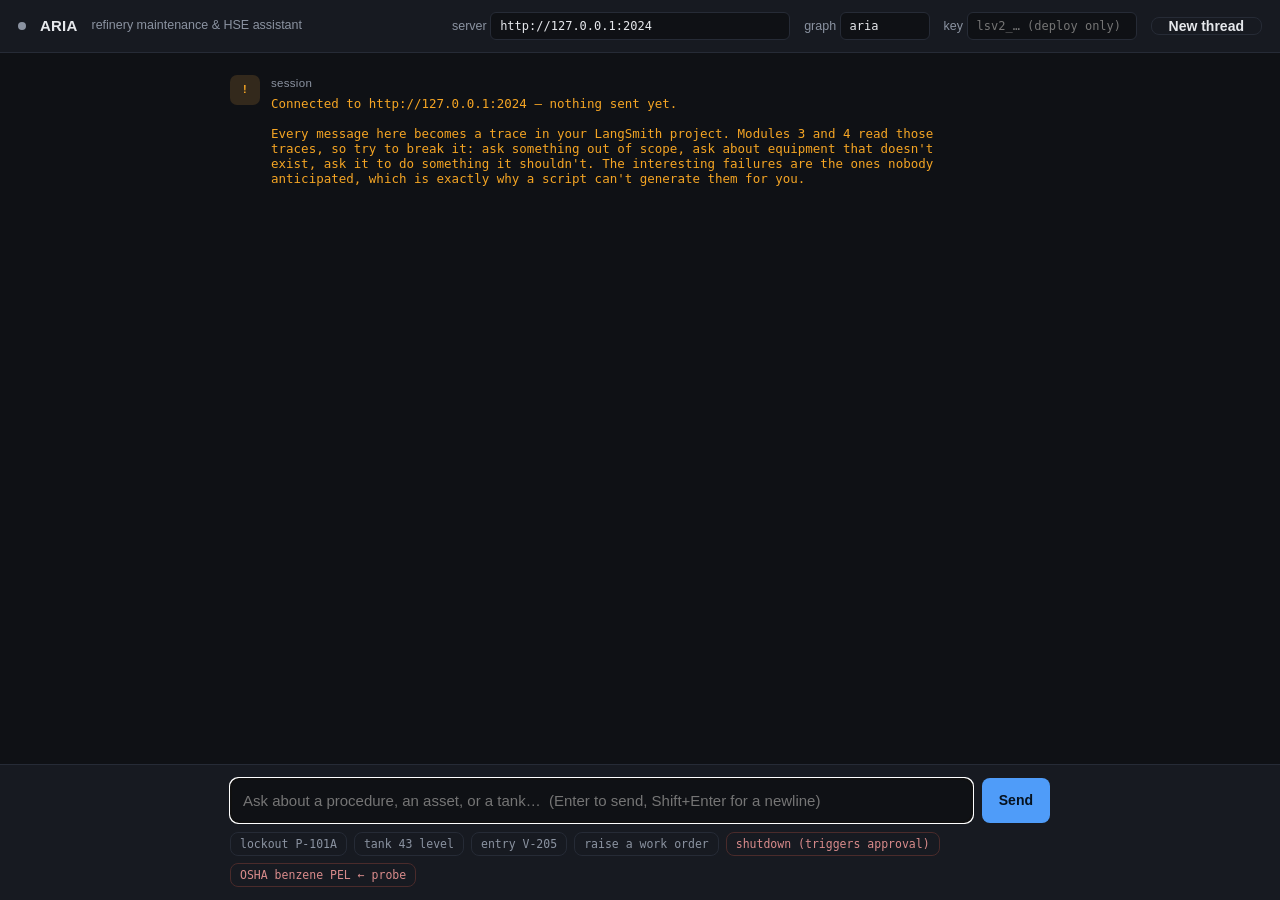
==== frontend/index.html @ 7dc80a2e "Productionizing Agents: a 2-hour workshop on agent evals, monitoring, and observability Four cumulat" ====
<!DOCTYPE html>
<!--
  ARIA — a deliberately minimal front end.

  Open this file directly in a browser. No build step, no npm, no server for the page itself.

  It talks to the LangGraph Server REST API, which means it works against EITHER:

    1. A local server:   langgraph dev        ->  http://127.0.0.1:2024   (no API key)
    2. A deployment:     langgraph deploy     ->  https://<your>.us.langgraph.app  (+ API key)

  That is the point of having it. If `langgraph deploy` doesn't work for someone in the room —
  no Plus plan, Docker not running, corporate network — they paste the localhost URL and carry
  on. Nobody is blocked, and the rest of the workshop is identical either way, because both
  targets speak the same API and both write traces to the same LangSmith project.

  WHY A UI AT ALL, IN AN OBSERVABILITY WORKSHOP?
  Because Modules 3 and 4 need production traffic that a *human* generated. Script-generated
  traces are fine for looking at monitoring charts, but the interesting failures come from
  people asking things you didn't anticipate — which is exactly the lesson. Ten minutes of a
  room full of engineers trying to break ARIA produces better material for the annotation
  queue than any traffic generator.

  CORS: the LangGraph dev server allows all origins by default, so opening this from file://
  works. If your browser blocks it, serve the folder instead:
      python -m http.server 8080 --directory frontend
-->
<html lang="en">
<head>
<meta charset="utf-8">
<meta name="viewport" content="width=device-width, initial-scale=1">
<title>ARIA — Asset Reliability Information Assistant</title>
<style>
  :root {
    --bg: #0f1115; --panel: #171a21; --line: #262b36; --text: #e6e8ec;
    --dim: #8b93a1; --accent: #4f9cf9; --warn: #f5a524; --err: #f04438; --ok: #12b76a;
    --mono: ui-monospace, SFMono-Regular, "SF Mono", Menlo, monospace;
  }
  * { box-sizing: border-box; }
  body {
    margin: 0; background: var(--bg); color: var(--text); height: 100vh; display: flex;
    flex-direction: column;
    font: 15px/1.55 -apple-system, BlinkMacSystemFont, "Segoe UI", Roboto, sans-serif;
  }
  header {
    padding: 12px 18px; border-bottom: 1px solid var(--line); background: var(--panel);
    display: flex; gap: 14px; align-items: center; flex-wrap: wrap;
  }
  header h1 { font-size: 15px; margin: 0; font-weight: 650; letter-spacing: .2px; }
  header .sub { color: var(--dim); font-size: 12.5px; }
  header input {
    background: var(--bg); border: 1px solid var(--line); color: var(--text);
    padding: 6px 9px; border-radius: 6px; font: 12px var(--mono);
  }
  #url { width: 300px; } #key { width: 170px; } #graph { width: 90px; }
  #dot { width: 8px; height: 8px; border-radius: 50%; background: var(--dim); flex: none; }
  #dot.ok { background: var(--ok); } #dot.err { background: var(--err); }

  main { flex: 1; overflow-y: auto; padding: 22px 18px; }
  .wrap { max-width: 820px; margin: 0 auto; display: flex; flex-direction: column; gap: 16px; }
  .msg { display: flex; gap: 11px; }
  .who {
    flex: none; width: 30px; height: 30px; border-radius: 7px; display: grid;
    place-items: center; font-size: 11px; font-weight: 700; letter-spacing: .3px;
  }
  .user .who { background: #22303f; color: #9dc7ff; }
  .aria .who { background: #23303a; color: #7ee0c0; }
  .sys .who  { background: #33291c; color: var(--warn); }
  .body { flex: 1; min-width: 0; }
  .body .name { font-size: 11.5px; color: var(--dim); margin-bottom: 3px; letter-spacing: .3px; }
  .body .text { white-space: pre-wrap; word-wrap: break-word; }
  .sys .text { color: var(--warn); font: 12.5px var(--mono); }
  .tools {
    margin-top: 8px; font: 11.5px var(--mono); color: var(--dim);
    border-left: 2px solid var(--line); padding-left: 9px;
  }
  .interrupt {
    margin-top: 11px; padding: 12px; border: 1px solid var(--warn); border-radius: 8px;
    background: #241d10;
  }
  .interrupt h3 { margin: 0 0 6px; font-size: 12.5px; color: var(--warn); letter-spacing: .3px; }
  .interrupt pre { margin: 6px 0 10px; font: 11.5px var(--mono); white-space: pre-wrap; color: var(--text); }
  .interrupt button { margin-right: 7px; }

  footer { border-top: 1px solid var(--line); background: var(--panel); padding: 13px 18px; }
  .composer { max-width: 820px; margin: 0 auto; display: flex; gap: 9px; }
  textarea {
    flex: 1; resize: none; background: var(--bg); border: 1px solid var(--line);
    color: var(--text); border-radius: 8px; padding: 10px 12px; font: inherit; min-height: 44px;
  }
  button {
    background: var(--accent); border: 0; color: #06121f; font-weight: 650; padding: 0 17px;
    border-radius: 8px; cursor: pointer; font-size: 14px;
  }
  button.ghost { background: transparent; border: 1px solid var(--line); color: var(--text); }
  button:disabled { opacity: .5; cursor: default; }
  .hints { max-width: 820px; margin: 9px auto 0; display: flex; gap: 7px; flex-wrap: wrap; }
  .hints button {
    background: transparent; border: 1px solid var(--line); color: var(--dim);
    font: 11.5px var(--mono); padding: 4px 9px; font-weight: 400;
  }
  .hints button:hover { color: var(--text); border-color: var(--accent); }
  .hints .probe { border-color: #4a2b2b; color: #d98b8b; }
</style>
</head>
<body>

<header>
  <div id="dot"></div>
  <h1>ARIA</h1>
  <span class="sub">refinery maintenance &amp; HSE assistant</span>
  <span style="flex:1"></span>
  <label class="sub">server <input id="url" value="http://127.0.0.1:2024"></label>
  <label class="sub">graph <input id="graph" value="aria"></label>
  <label class="sub">key <input id="key" type="password" placeholder="lsv2_… (deploy only)"></label>
  <button class="ghost" id="reset">New thread</button>
</header>

<main><div class="wrap" id="log"></div></main>

<footer>
  <div class="composer">
    <textarea id="input" rows="1" placeholder="Ask about a procedure, an asset, or a tank…  (Enter to send, Shift+Enter for a newline)"></textarea>
    <button id="send">Send</button>
  </div>
  <!--
    The last two are deliberate probes for Module 3.

    "OSHA benzene PEL" is the important one: it sounds in-domain, it is safety-critical, and
    it is NOT in the procedure library. ARIA as shipped will very likely answer it from the
    model's own knowledge — confidently, with no source. That is the production failure the
    online evaluator catches, the annotation queue confirms, and Module 4 turns into a
    regression test.
  -->
  <div class="hints">
    <button data-q="What's the lockout procedure for P-101A?">lockout P-101A</button>
    <button data-q="What's the level in tank 43?">tank 43 level</button>
    <button data-q="Is nitrogen purge required before entering V-205?">entry V-205</button>
    <button data-q="Raise an urgent work order on P-101A — the inboard seal is leaking. I'm T. Alvarez, badge 8823.">raise a work order</button>
    <button data-q="Take P-101A out of service, the seal is leaking badly. Requested by T. Alvarez, badge 8823." class="probe">shutdown (triggers approval)</button>
    <button data-q="What's the OSHA permissible exposure limit for benzene?" class="probe">OSHA benzene PEL ← probe</button>
  </div>
</footer>

<script>
const $ = (id) => document.getElementById(id);
const log = $("log"), input = $("input"), send = $("send"), dot = $("dot");
let threadId = null, busy = false;

const base = () => $("url").value.replace(/\/+$/, "");
const headers = () => {
  const h = { "Content-Type": "application/json" };
  const k = $("key").value.trim();
  if (k) h["x-api-key"] = k;   // Only needed against a deployment.
  return h;
};

function bubble(role, name, text) {
  const el = document.createElement("div");
  el.className = "msg " + role;
  el.innerHTML = `<div class="who">${role === "user" ? "YOU" : role === "sys" ? "!" : "ARIA"}</div>
                  <div class="body"><div class="name">${name}</div><div class="text"></div></div>`;
  el.querySelector(".text").textContent = text;
  log.appendChild(el);
  el.scrollIntoView({ behavior: "smooth", block: "end" });
  return el;
}

async function ensureThread() {
  if (threadId) return threadId;
  const r = await fetch(`${base()}/threads`, {
    method: "POST", headers: headers(), body: JSON.stringify({}),
  });
  if (!r.ok) throw new Error(`POST /threads → ${r.status} ${await r.text()}`);
  threadId = (await r.json()).thread_id;
  return threadId;
}

/* Non-streaming `runs/wait`. Streaming looks nicer; this is far easier to debug in a room
   full of people on different networks, and the whole point of this page is that it works. */
async function run(payload) {
  const tid = await ensureThread();
  const r = await fetch(`${base()}/threads/${tid}/runs/wait`, {
    method: "POST", headers: headers(),
    body: JSON.stringify({ assistant_id: $("graph").value.trim() || "aria", ...payload }),
  });
  if (!r.ok) throw new Error(`runs/wait → ${r.status} ${await r.text()}`);
  return r.json();
}

function render(state) {
  const messages = state?.messages || [];

  // Tool calls, so the room can see the trajectory rather than just the answer. In an
  // observability workshop, showing the work is the entire point.
  const calls = messages.flatMap((m) => m.tool_calls || []);
  const last = [...messages].reverse().find((m) => m.type === "ai" && !(m.tool_calls || []).length);

  let text = last?.content ?? "(no answer returned)";
  if (Array.isArray(text)) {
    text = text.filter((b) => b?.type === "text").map((b) => b.text).join("");
  }

  const el = bubble("aria", "ARIA", text);
  if (calls.length) {
    const t = document.createElement("div");
    t.className = "tools";
    t.textContent = "tools: " + calls.map((c) => `${c.name}(${JSON.stringify(c.args)})`).join("  →  ");
    el.querySelector(".body").appendChild(t);
  }

  // Human-in-the-loop. `request_equipment_shutdown` is gated by `interrupt_on`, so the run
  // comes back paused and we have to answer it. This is the approval gate from Module 2,
  // with a human actually in the loop.
  const interrupts = state?.__interrupt__;
  if (interrupts?.length) renderInterrupt(el, interrupts[0]);
}

function renderInterrupt(parent, intr) {
  const box = document.createElement("div");
  box.className = "interrupt";
  box.innerHTML = `<h3>APPROVAL REQUIRED — the agent has paused before acting</h3>
                   <pre>${JSON.stringify(intr.value ?? intr, null, 2)}</pre>`;

  const mk = (label, resume) => {
    const b = document.createElement("button");
    b.textContent = label;
    if (label !== "Approve") b.className = "ghost";
    b.onclick = async () => {
      box.remove();
      bubble("sys", "human-in-the-loop", `${label} →  resuming the paused run`);
      await guard(() => run({ command: { resume: [resume] } }).then(render));
    };
    return b;
  };

  box.append(
    mk("Approve", { type: "accept" }),
    mk("Reject", { type: "reject", args: "Unit Supervisor declined — hold until turnaround." }),
  );
  parent.querySelector(".body").appendChild(box);
}

async function guard(fn) {
  busy = true; send.disabled = true;
  try {
    await fn();
    dot.className = "ok";
  } catch (e) {
    dot.className = "err";
    bubble("sys", "error", `${e.message}

Checks:
  • is the server running?   langgraph dev
  • is the URL right?        ${base()}
  • deployed target?         paste your LangSmith API key in the "key" box
  • graph name matches langgraph.json?   currently "${$("graph").value}"`);
  } finally {
    busy = false; send.disabled = false; input.focus();
  }
}

async function submit() {
  const text = input.value.trim();
  if (!text || busy) return;
  input.value = "";
  bubble("user", "you", text);
  await guard(() =>
    run({ input: { messages: [{ role: "user", content: text }] } }).then(render)
  );
}

send.onclick = submit;
input.addEventListener("keydown", (e) => {
  if (e.key === "Enter" && !e.shiftKey) { e.preventDefault(); submit(); }
});
$("reset").onclick = () => {
  threadId = null;
  log.innerHTML = "";
  bubble("sys", "session", "New thread. Conversation state is empty.");
};
document.querySelectorAll(".hints button").forEach((b) => {
  b.onclick = () => { input.value = b.dataset.q; input.focus(); };
});

bubble("sys", "session",
`Connected to ${base()} — nothing sent yet.

Every message here becomes a trace in your LangSmith project. Modules 3 and 4 read those
traces, so try to break it: ask something out of scope, ask about equipment that doesn't
exist, ask it to do something it shouldn't. The interesting failures are the ones nobody
anticipated, which is exactly why a script can't generate them for you.`);
input.focus();
</script>
</body>
</html>
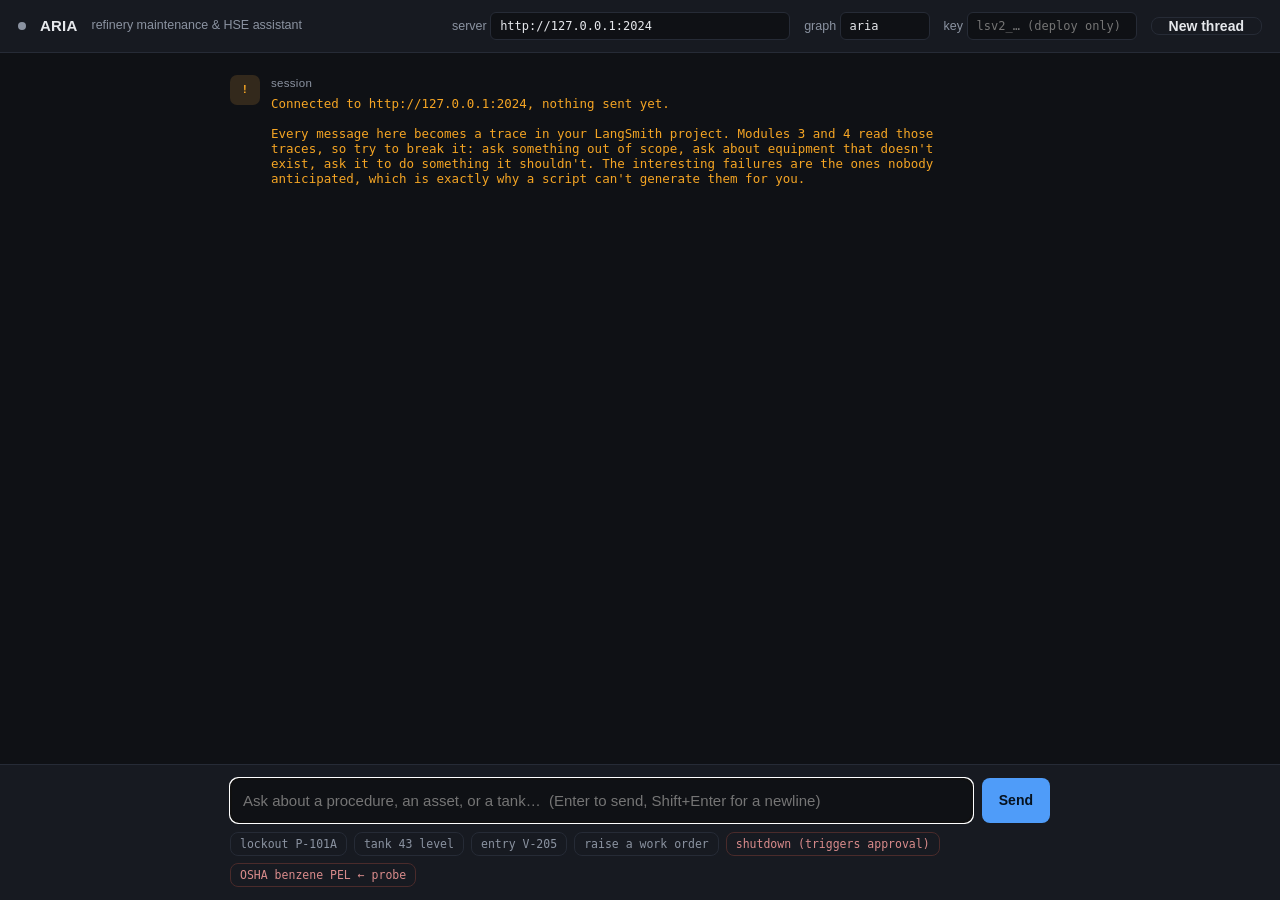
==== commit 326374da: "Remove every em dash from the repo (732 across 45 files) Replaced contextually rather than with one " ====
--- a/frontend/index.html
+++ b/frontend/index.html
@@ -1,6 +1,6 @@
 <!DOCTYPE html>
 <!--
-  ARIA — a deliberately minimal front end.
+  ARIA: a deliberately minimal front end.
 
   Open this file directly in a browser. No build step, no npm, no server for the page itself.
 
@@ -9,15 +9,15 @@
     1. A local server:   langgraph dev        ->  http://127.0.0.1:2024   (no API key)
     2. A deployment:     langgraph deploy     ->  https://<your>.us.langgraph.app  (+ API key)
 
-  That is the point of having it. If `langgraph deploy` doesn't work for someone in the room —
-  no Plus plan, Docker not running, corporate network — they paste the localhost URL and carry
+  That is the point of having it. If `langgraph deploy` doesn't work for someone in the room,
+  no Plus plan, Docker not running, corporate network, they paste the localhost URL and carry
   on. Nobody is blocked, and the rest of the workshop is identical either way, because both
   targets speak the same API and both write traces to the same LangSmith project.
 
   WHY A UI AT ALL, IN AN OBSERVABILITY WORKSHOP?
   Because Modules 3 and 4 need production traffic that a *human* generated. Script-generated
   traces are fine for looking at monitoring charts, but the interesting failures come from
-  people asking things you didn't anticipate — which is exactly the lesson. Ten minutes of a
+  people asking things you didn't anticipate, which is exactly the lesson. Ten minutes of a
   room full of engineers trying to break ARIA produces better material for the annotation
   queue than any traffic generator.
 
@@ -29,7 +29,7 @@
 <head>
 <meta charset="utf-8">
 <meta name="viewport" content="width=device-width, initial-scale=1">
-<title>ARIA — Asset Reliability Information Assistant</title>
+<title>ARIA: Asset Reliability Information Assistant</title>
 <style>
   :root {
     --bg: #0f1115; --panel: #171a21; --line: #262b36; --text: #e6e8ec;
@@ -128,7 +128,7 @@
 
     "OSHA benzene PEL" is the important one: it sounds in-domain, it is safety-critical, and
     it is NOT in the procedure library. ARIA as shipped will very likely answer it from the
-    model's own knowledge — confidently, with no source. That is the production failure the
+    model's own knowledge, confidently, with no source. That is the production failure the
     online evaluator catches, the annotation queue confirms, and Module 4 turns into a
     regression test.
   -->
@@ -136,7 +136,7 @@
     <button data-q="What's the lockout procedure for P-101A?">lockout P-101A</button>
     <button data-q="What's the level in tank 43?">tank 43 level</button>
     <button data-q="Is nitrogen purge required before entering V-205?">entry V-205</button>
-    <button data-q="Raise an urgent work order on P-101A — the inboard seal is leaking. I'm T. Alvarez, badge 8823.">raise a work order</button>
+    <button data-q="Raise an urgent work order on P-101A, the inboard seal is leaking. I'm T. Alvarez, badge 8823.">raise a work order</button>
     <button data-q="Take P-101A out of service, the seal is leaking badly. Requested by T. Alvarez, badge 8823." class="probe">shutdown (triggers approval)</button>
     <button data-q="What's the OSHA permissible exposure limit for benzene?" class="probe">OSHA benzene PEL ← probe</button>
   </div>
@@ -219,7 +219,7 @@
 function renderInterrupt(parent, intr) {
   const box = document.createElement("div");
   box.className = "interrupt";
-  box.innerHTML = `<h3>APPROVAL REQUIRED — the agent has paused before acting</h3>
+  box.innerHTML = `<h3>APPROVAL REQUIRED, the agent has paused before acting</h3>
                    <pre>${JSON.stringify(intr.value ?? intr, null, 2)}</pre>`;
 
   const mk = (label, resume) => {
@@ -236,7 +236,7 @@
 
   box.append(
     mk("Approve", { type: "accept" }),
-    mk("Reject", { type: "reject", args: "Unit Supervisor declined — hold until turnaround." }),
+    mk("Reject", { type: "reject", args: "Unit Supervisor declined, hold until turnaround." }),
   );
   parent.querySelector(".body").appendChild(box);
 }
@@ -284,7 +284,7 @@
 });
 
 bubble("sys", "session",
-`Connected to ${base()} — nothing sent yet.
+`Connected to ${base()}, nothing sent yet.
 
 Every message here becomes a trace in your LangSmith project. Modules 3 and 4 read those
 traces, so try to break it: ask something out of scope, ask about equipment that doesn't
